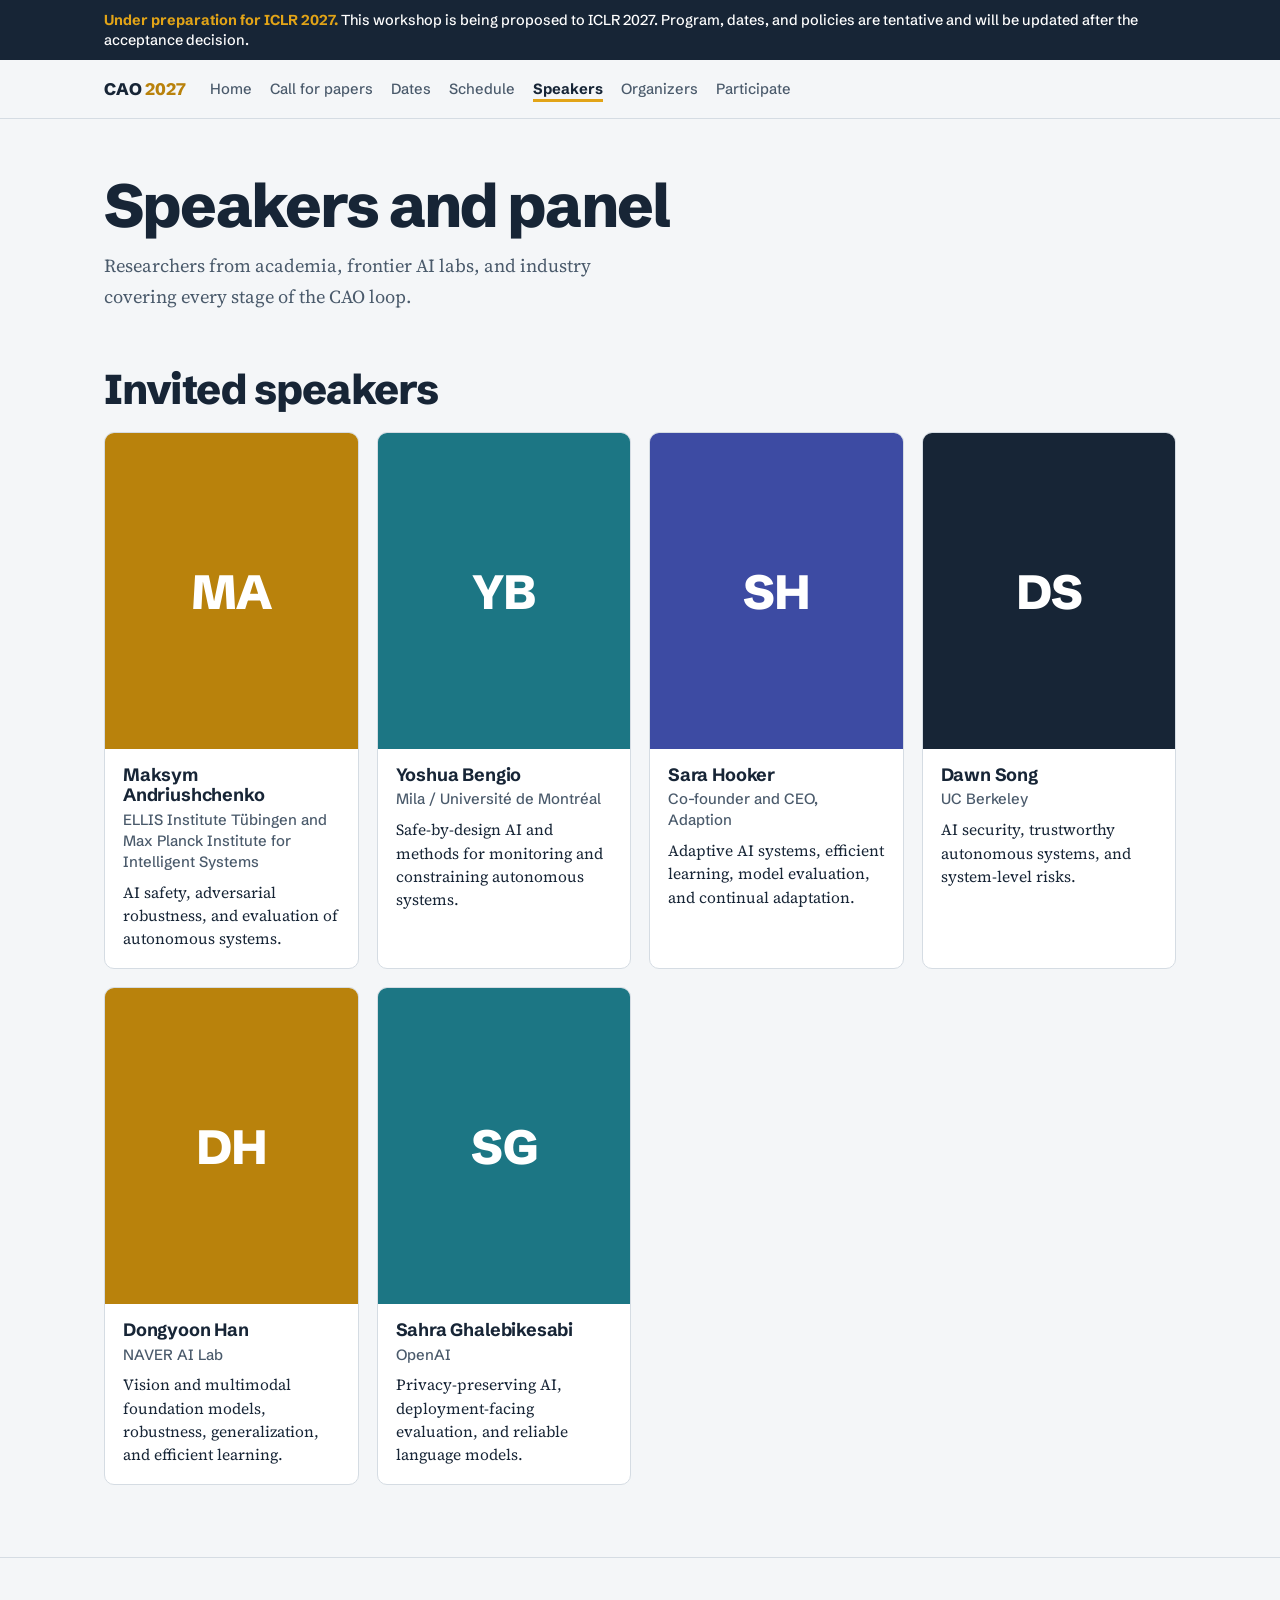
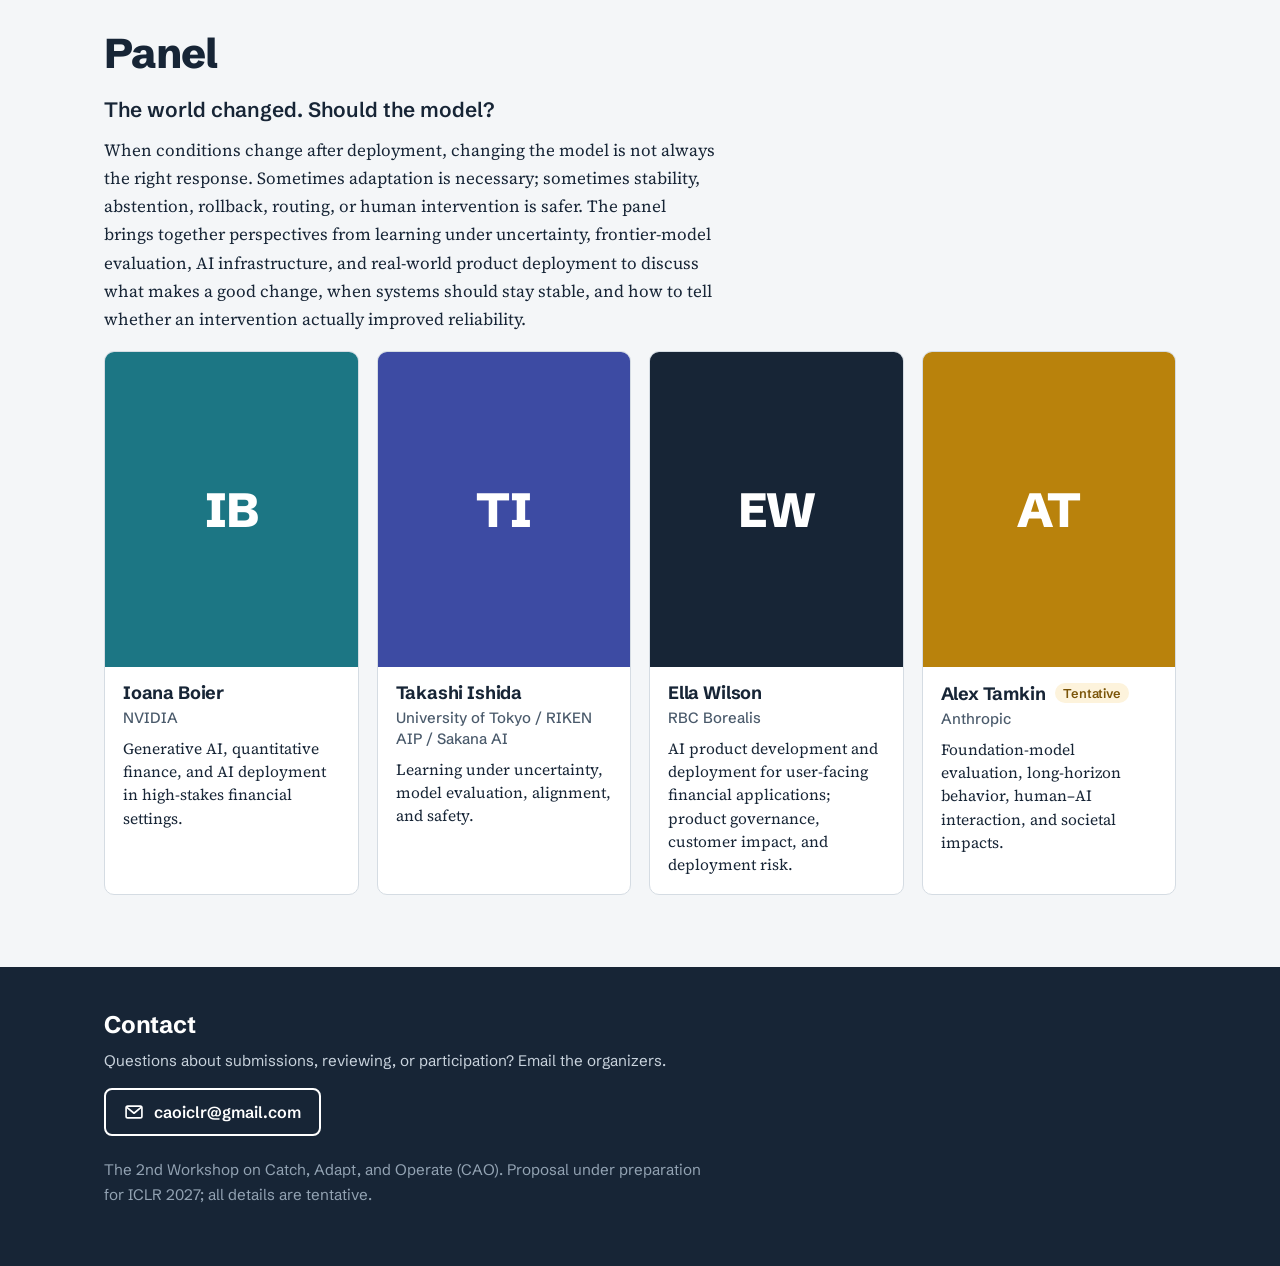
==== speakers.html @ 59fdd9a7 "Add files via upload" ====
<!doctype html>
<html lang="en">
<head>
<meta charset="utf-8">
<meta name="viewport" content="width=device-width, initial-scale=1">
<title>Speakers · CAO 2027</title>
<meta name="description" content="The 2nd Workshop on Catch, Adapt, and Operate (CAO): Reliability Under Drift and Beyond. Proposal in preparation for ICLR 2027.">
<link rel="icon" href="data:image/svg+xml,%3Csvg xmlns='http://www.w3.org/2000/svg' viewBox='0 0 32 32'%3E%3Crect width='32' height='32' rx='6' fill='%23172536'/%3E%3Cpath d='M4 20 L11 20 L15 9 L19 23 L28 14' stroke='%23E2A417' stroke-width='3' fill='none' stroke-linecap='round' stroke-linejoin='round'/%3E%3C/svg%3E">
<link rel="preconnect" href="https://fonts.googleapis.com">
<link rel="preconnect" href="https://fonts.gstatic.com" crossorigin>
<link href="https://fonts.googleapis.com/css2?family=Schibsted+Grotesk:wght@400;500;600;700;800&family=Source+Serif+4:ital,opsz,wght@0,8..60,400;0,8..60,600;1,8..60,400&display=swap" rel="stylesheet">
<link rel="stylesheet" href="styles.css">
</head>
<body>
<div class="status" role="note"><div class="wrap"><span><strong>Under preparation for ICLR 2027.</strong> This workshop is being proposed to ICLR 2027. Program, dates, and policies are tentative and will be updated after the acceptance decision.</span></div></div>
<nav class="top" aria-label="Site">
  <div class="wrap">
    <a class="brand" href="index.html">CAO <span>2027</span></a>
    <div class="navlinks"><a href="index.html">Home</a><a href="call-for-papers.html">Call for papers</a><a href="dates.html">Dates</a><a href="schedule.html">Schedule</a><a href="speakers.html" aria-current="page">Speakers</a><a href="organizers.html">Organizers</a><a href="participate.html">Participate</a></div>
  </div>
</nav>
<header class="pagehead"><div class="wrap"><h1>Speakers and panel</h1><p>Researchers from academia, frontier AI labs, and industry covering every stage of the CAO loop.</p></div></header>
<main>

<section id="speakers"><div class="wrap">
  <h2>Invited speakers</h2>
  <div class="people"><article class="person"><a class="photolink" href="https://www.andriushchenko.me/" target="_blank" rel="noopener" tabindex="-1" aria-hidden="true"><div class="photo p-catch "><span class="ini" aria-hidden="true">MA</span><img src="images/people/maksym-andriushchenko.jpg" alt="Photo of Maksym Andriushchenko" onerror="this.remove()"></div></a><div class="body"><h4><a href="https://www.andriushchenko.me/" target="_blank" rel="noopener" title="Open Maksym Andriushchenko’s website">Maksym Andriushchenko</a></h4><div class="aff">ELLIS Institute Tübingen and Max Planck Institute for Intelligent Systems</div><p>AI safety, adversarial robustness, and evaluation of autonomous systems.</p></div></article><article class="person"><a class="photolink" href="https://yoshuabengio.org/" target="_blank" rel="noopener" tabindex="-1" aria-hidden="true"><div class="photo p-adapt "><span class="ini" aria-hidden="true">YB</span><img src="images/people/yoshua-bengio.jpg" alt="Photo of Yoshua Bengio" onerror="this.remove()"></div></a><div class="body"><h4><a href="https://yoshuabengio.org/" target="_blank" rel="noopener" title="Open Yoshua Bengio’s website">Yoshua Bengio</a></h4><div class="aff">Mila / Université de Montréal</div><p>Safe-by-design AI and methods for monitoring and constraining autonomous systems.</p></div></article><article class="person"><a class="photolink" href="https://www.sarahooker.org/" target="_blank" rel="noopener" tabindex="-1" aria-hidden="true"><div class="photo p-operate "><span class="ini" aria-hidden="true">SH</span><img src="images/people/sara-hooker.jpg" alt="Photo of Sara Hooker" onerror="this.remove()"></div></a><div class="body"><h4><a href="https://www.sarahooker.org/" target="_blank" rel="noopener" title="Open Sara Hooker’s website">Sara Hooker</a></h4><div class="aff">Co-founder and CEO, Adaption</div><p>Adaptive AI systems, efficient learning, model evaluation, and continual adaptation.</p></div></article><article class="person"><a class="photolink" href="https://people.eecs.berkeley.edu/~dawnsong/" target="_blank" rel="noopener" tabindex="-1" aria-hidden="true"><div class="photo p-ink "><span class="ini" aria-hidden="true">DS</span><img src="images/people/dawn-song.jpg" alt="Photo of Dawn Song" onerror="this.remove()"></div></a><div class="body"><h4><a href="https://people.eecs.berkeley.edu/~dawnsong/" target="_blank" rel="noopener" title="Open Dawn Song’s website">Dawn Song</a></h4><div class="aff">UC Berkeley</div><p>AI security, trustworthy autonomous systems, and system-level risks.</p></div></article><article class="person"><a class="photolink" href="https://dongyoonhan.github.io/" target="_blank" rel="noopener" tabindex="-1" aria-hidden="true"><div class="photo p-catch "><span class="ini" aria-hidden="true">DH</span><img src="images/people/dongyoon-han.jpg" alt="Photo of Dongyoon Han" onerror="this.remove()"></div></a><div class="body"><h4><a href="https://dongyoonhan.github.io/" target="_blank" rel="noopener" title="Open Dongyoon Han’s website">Dongyoon Han</a></h4><div class="aff">NAVER AI Lab</div><p>Vision and multimodal foundation models, robustness, generalization, and efficient learning.</p></div></article><article class="person"><a class="photolink" href="https://sghalebikesabi.github.io/" target="_blank" rel="noopener" tabindex="-1" aria-hidden="true"><div class="photo p-adapt "><span class="ini" aria-hidden="true">SG</span><img src="images/people/sahra-ghalebikesabi.jpg" alt="Photo of Sahra Ghalebikesabi" onerror="this.remove()"></div></a><div class="body"><h4><a href="https://sghalebikesabi.github.io/" target="_blank" rel="noopener" title="Open Sahra Ghalebikesabi’s website">Sahra Ghalebikesabi</a></h4><div class="aff">OpenAI</div><p>Privacy-preserving AI, deployment-facing evaluation, and reliable language models.</p></div></article></div>
</div></section>
<section id="panel"><div class="wrap">
  <h2>Panel</h2>
  <p class="panel-theme">The world changed. Should the model?</p>
  <p>When conditions change after deployment, changing the model is not always the right response. Sometimes adaptation is necessary; sometimes stability, abstention, rollback, routing, or human intervention is safer. The panel brings together perspectives from learning under uncertainty, frontier-model evaluation, AI infrastructure, and real-world product deployment to discuss what makes a good change, when systems should stay stable, and how to tell whether an intervention actually improved reliability.</p>
  <div class="people"><article class="person"><a class="photolink" href="https://ioanaboier.com/" target="_blank" rel="noopener" tabindex="-1" aria-hidden="true"><div class="photo p-adapt "><span class="ini" aria-hidden="true">IB</span><img src="images/people/ioana-boier.jpg" alt="Photo of Ioana Boier" onerror="this.remove()"></div></a><div class="body"><h4><a href="https://ioanaboier.com/" target="_blank" rel="noopener" title="Open Ioana Boier’s website">Ioana Boier</a></h4><div class="aff">NVIDIA</div><p>Generative AI, quantitative finance, and AI deployment in high-stakes financial settings.</p></div></article><article class="person"><a class="photolink" href="https://takashiishida.github.io/" target="_blank" rel="noopener" tabindex="-1" aria-hidden="true"><div class="photo p-operate "><span class="ini" aria-hidden="true">TI</span><img src="images/people/takashi-ishida.jpg" alt="Photo of Takashi Ishida" onerror="this.remove()"></div></a><div class="body"><h4><a href="https://takashiishida.github.io/" target="_blank" rel="noopener" title="Open Takashi Ishida’s website">Takashi Ishida</a></h4><div class="aff">University of Tokyo / RIKEN AIP / Sakana AI</div><p>Learning under uncertainty, model evaluation, alignment, and safety.</p></div></article><article class="person"><a class="photolink" href="https://www.linkedin.com/in/ellawilson123" target="_blank" rel="noopener" tabindex="-1" aria-hidden="true"><div class="photo p-ink "><span class="ini" aria-hidden="true">EW</span><img src="images/people/ella-wilson.jpg" alt="Photo of Ella Wilson" onerror="this.remove()"></div></a><div class="body"><h4><a href="https://www.linkedin.com/in/ellawilson123" target="_blank" rel="noopener" title="Open Ella Wilson’s website">Ella Wilson</a></h4><div class="aff">RBC Borealis</div><p>AI product development and deployment for user-facing financial applications; product governance, customer impact, and deployment risk.</p></div></article><article class="person"><a class="photolink" href="https://www.alextamkin.com/home" target="_blank" rel="noopener" tabindex="-1" aria-hidden="true"><div class="photo p-catch "><span class="ini" aria-hidden="true">AT</span><img src="images/people/alex-tamkin.jpg" alt="Photo of Alex Tamkin" onerror="this.remove()"></div></a><div class="body"><h4><a href="https://www.alextamkin.com/home" target="_blank" rel="noopener" title="Open Alex Tamkin’s website">Alex Tamkin</a> <span class="badge">Tentative</span></h4><div class="aff">Anthropic</div><p>Foundation-model evaluation, long-horizon behavior, human–AI interaction, and societal impacts.</p></div></article></div>
</div></section>
</main>
<footer id="contact">
  <div class="wrap">
    <h2>Contact</h2>
    <p>Questions about submissions, reviewing, or participation? Email the organizers.</p>
    <p><a class="mailbtn light" href="mailto:caoiclr@gmail.com"><svg class="env" viewBox="0 0 24 24" aria-hidden="true" focusable="false"><rect x="2.5" y="5" width="19" height="14" rx="2" fill="none" stroke="currentColor" stroke-width="2"/><path d="M3.5 6.5l8.5 7 8.5-7" fill="none" stroke="currentColor" stroke-width="2" stroke-linejoin="round"/></svg><span>caoiclr@gmail.com</span></a></p>
    <p style="margin-top:22px;color:#93A3B3">The 2nd Workshop on Catch, Adapt, and Operate (CAO). Proposal under preparation for ICLR 2027; all details are tentative.</p>
  </div>
</footer>
</body>
</html>
---- styles.css ----
:root{
  --paper:#F4F6F8;
  --panel:#FFFFFF;
  --ink:#172536;
  --ink-2:#4A5A6B;
  --rule:#D5DCE3;
  --catch:#B9820C;
  --catch-bright:#E2A417;
  --adapt:#1C7684;
  --operate:#3D4BA3;
  --fail:#A9412D;
  --sans:"Schibsted Grotesk",system-ui,sans-serif;
  --serif:"Source Serif 4",Georgia,serif;
  --wrap:1120px;
}
*{box-sizing:border-box}
html{scroll-behavior:smooth;scroll-padding-top:72px}
body{margin:0;background:var(--paper);color:var(--ink);font:400 1.0625rem/1.65 var(--serif);-webkit-font-smoothing:antialiased}
a{color:var(--adapt);text-underline-offset:3px}
a:hover{color:var(--ink)}
:focus-visible{outline:3px solid var(--catch-bright);outline-offset:3px;border-radius:2px}
h1,h2,h3,h4{font-family:var(--sans);line-height:1.15;margin:0;letter-spacing:-.01em}
p{margin:0 0 1em;max-width:68ch}
.wrap{max-width:var(--wrap);margin:0 auto;padding:0 24px}

/* status banner */
.status{background:var(--ink);color:#fff;font:500 .9rem/1.4 var(--sans);padding:10px 0}
.status .wrap{display:flex;gap:12px;align-items:center;flex-wrap:wrap}
.status strong{color:var(--catch-bright);font-weight:700}

/* nav */
nav.top{position:sticky;top:0;z-index:10;background:rgba(244,246,248,.94);backdrop-filter:blur(6px);border-bottom:1px solid var(--rule)}
nav.top .wrap{display:flex;align-items:center;gap:24px;height:58px}
.brand{font:800 1.05rem var(--sans);color:var(--ink);text-decoration:none;white-space:nowrap}
.brand span{color:var(--catch)}
.navlinks{display:flex;gap:18px;overflow-x:auto;scrollbar-width:none;font:500 .92rem var(--sans)}
.navlinks::-webkit-scrollbar{display:none}
.navlinks a{color:var(--ink-2);text-decoration:none;white-space:nowrap;padding:4px 0}
.navlinks a:hover{color:var(--ink)}

/* hero */
.hero{padding:64px 0 24px}
.hero .edition{font:600 1rem var(--sans);color:var(--ink-2);margin-bottom:14px}
.hero h1{font-size:clamp(2.6rem,7vw,5.4rem);font-weight:800;letter-spacing:-.035em;line-height:.98}
.hero h1 .w-catch{color:var(--catch)} .hero h1 .w-adapt{color:var(--adapt)} .hero h1 .w-operate{color:var(--operate)}
.hero .sub{font:500 clamp(1.15rem,2.3vw,1.5rem)/1.35 var(--sans);margin:22px 0 10px;max-width:40ch}
.hero .lede{color:var(--ink-2);font-size:1.1rem;max-width:62ch}
.hero .ctas{display:flex;gap:12px;flex-wrap:wrap;margin-top:22px}
.btn{font:600 .98rem var(--sans);text-decoration:none;padding:12px 18px;border-radius:8px;border:2px solid var(--ink);color:var(--ink);background:transparent}
.btn.primary{background:var(--ink);color:#fff}
.btn:hover{background:var(--ink);color:#fff}

/* trace */
.trace{margin:40px 0 0;background:var(--panel);border:1px solid var(--rule);border-radius:14px;padding:18px 18px 10px}
.trace svg{display:block;width:100%;height:auto}
.trace figcaption{font:400 .9rem/1.45 var(--sans);color:var(--ink-2);padding:8px 4px 4px}
.trace .line{fill:none;stroke-width:3;stroke-linecap:round;stroke-linejoin:round}
.trace .draw{stroke-dasharray:1400;stroke-dashoffset:1400;animation:draw 3.2s cubic-bezier(.4,.1,.2,1) .3s forwards}
.trace .lbl{font:600 15px var(--sans)}
.trace .note{font:400 13px var(--sans);fill:#4A5A6B}
.trace .fade{opacity:0;animation:fade .5s ease forwards}
@keyframes draw{to{stroke-dashoffset:0}}
@keyframes fade{to{opacity:1}}
@media (prefers-reduced-motion:reduce){
  .trace .draw{animation:none;stroke-dashoffset:0}
  .trace .fade{animation:none;opacity:1}
  html{scroll-behavior:auto}
}

/* sections */
section{padding:72px 0;border-top:1px solid var(--rule)}
section h2{font-size:clamp(1.8rem,3.6vw,2.6rem);font-weight:800;letter-spacing:-.025em;margin-bottom:18px}
section h3{font-size:1.25rem;font-weight:700;margin:28px 0 10px}
.intro{font-size:1.15rem;max-width:66ch}
.muted{color:var(--ink-2)}
.cols{display:grid;grid-template-columns:repeat(auto-fit,minmax(280px,1fr));gap:28px 40px}
ul.plain{list-style:none;padding:0;margin:0}
ul.ticks{padding-left:1.1em;margin:0 0 1em} ul.ticks li{margin:.25em 0}
.question{font:600 clamp(1.25rem,2.6vw,1.7rem)/1.3 var(--sans);border-left:5px solid var(--ink);padding:6px 0 6px 20px;margin:28px 0;max-width:46ch}

/* pillars */
.pillars{display:grid;grid-template-columns:repeat(3,1fr);gap:0;margin-top:28px;border:1px solid var(--rule);border-radius:14px;overflow:hidden;background:var(--panel)}
.pillar{padding:26px 24px 24px;border-top:6px solid}
.pillar+.pillar{border-left:1px solid var(--rule)}
.pillar.catch{border-top-color:var(--catch)} .pillar.adapt{border-top-color:var(--adapt)} .pillar.operate{border-top-color:var(--operate)}
.pillar h3{margin:0 0 4px;font-size:1.6rem;font-weight:800}
.pillar.catch h3{color:var(--catch)} .pillar.adapt h3{color:var(--adapt)} .pillar.operate h3{color:var(--operate)}
.pillar .tag{font:500 .95rem var(--sans);color:var(--ink-2);margin-bottom:14px}
.pillar ul{padding-left:1.1em;margin:0 0 16px;font-size:1rem}
.pillar .q{font-style:italic;font-size:1rem;color:var(--ink);margin:0}
.crosscut{margin-top:-1px;border:1px solid var(--rule);border-top:none;border-radius:0 0 14px 14px;background:#FBF3F1;padding:16px 24px;font:500 1rem/1.5 var(--sans);color:var(--fail)}
.pillars.with-cross{border-radius:14px 14px 0 0}
.crosscut strong{font-weight:700}

/* failures feature */
.failures{background:var(--panel);border:1px solid var(--rule);border-left:6px solid var(--fail);border-radius:10px;padding:26px 28px;margin-top:28px}
.failures h3{margin-top:0;color:var(--fail)}
.failures ol{margin:0 0 12px;padding-left:1.3em} .failures li{margin:.3em 0}

/* tracks */
.tracks{display:grid;grid-template-columns:repeat(auto-fit,minmax(240px,1fr));gap:20px;margin-top:10px}
.track{border-top:2px solid var(--ink);padding-top:12px}
.track h4{font-size:1.1rem;margin-bottom:6px}
.track p{font-size:1rem;margin:0}

/* timeline */
.timeline{list-style:none;margin:28px 0 0;padding:0;counter-reset:step;max-width:760px}
.timeline li{position:relative;padding:0 0 26px 64px;counter-increment:step}
.timeline li::before{content:counter(step);position:absolute;left:0;top:0;width:40px;height:40px;border-radius:50%;background:var(--panel);border:2px solid var(--ink);font:700 1rem/36px var(--sans);text-align:center}
.timeline li::after{content:"";position:absolute;left:19px;top:42px;bottom:2px;width:2px;background:var(--rule)}
.timeline li:last-child::after{display:none}
.timeline li.hard::before{background:var(--ink);color:#fff}
.timeline .when{font:700 1.15rem var(--sans);display:block;padding-top:6px}
.timeline .what{display:block;color:var(--ink-2);font-size:1rem}

/* schedule */
.sched{display:grid;grid-template-columns:1fr 1fr;gap:28px;margin-top:20px;align-items:start}
table{width:100%;border-collapse:collapse;font:400 .98rem/1.4 var(--sans);background:var(--panel);border:1px solid var(--rule);border-radius:10px;overflow:hidden}
caption{text-align:left;font:700 1.05rem var(--sans);padding:0 0 10px}
th,td{text-align:left;padding:10px 14px;border-bottom:1px solid var(--rule);vertical-align:top}
tr:last-child td{border-bottom:none}
td.t{white-space:nowrap;color:var(--ink-2);font-variant-numeric:tabular-nums;width:8.5em}
tr.k-invited td:last-child{font-weight:600}
tr.k-fail td:last-child{color:var(--fail);font-weight:700}
tr.k-break td{background:#F7F9FA;color:var(--ink-2)}

/* people */
.people{display:grid;grid-template-columns:repeat(auto-fill,minmax(250px,1fr));gap:18px;margin-top:18px}
.person{background:var(--panel);border:1px solid var(--rule);border-radius:10px;padding:18px 18px 16px}
.person h4{font-size:1.12rem;margin-bottom:4px}
.person .aff{font:500 .93rem/1.4 var(--sans);color:var(--ink-2);margin-bottom:8px}
.person p{font-size:.97rem;line-height:1.5;margin:0}
.badge{display:inline-block;font:600 .8rem var(--sans);padding:2px 8px;border-radius:99px;background:#FDF3DC;color:#7A5408;margin-left:6px;vertical-align:2px}
.panel-theme{font:600 1.3rem/1.35 var(--sans);margin:4px 0 12px;max-width:44ch}
.org{padding:16px 0;border-bottom:1px solid var(--rule)}
.org h4{font-size:1.1rem}
.org .aff{font:500 .95rem var(--sans);color:var(--ink-2);margin:2px 0 6px}
.org p{font-size:1rem;margin:0}
.org .role{font:500 .9rem var(--sans);color:var(--adapt);margin-top:6px}

/* stats */
.stats{display:grid;grid-template-columns:repeat(4,1fr);gap:0;border:1px solid var(--rule);border-radius:12px;background:var(--panel);margin:24px 0}
.stat{padding:20px 22px}
.stat+.stat{border-left:1px solid var(--rule)}
.stat b{display:block;font:800 2.2rem/1 var(--sans);letter-spacing:-.02em}
.stat span{font:500 .95rem var(--sans);color:var(--ink-2)}

details{background:var(--panel);border:1px solid var(--rule);border-radius:10px;padding:14px 18px;margin-top:20px}
summary{cursor:pointer;font:600 1rem var(--sans)}
.revlist{columns:3 240px;column-gap:28px;font:400 .9rem/1.5 var(--sans);color:var(--ink-2);margin-top:14px}
.revlist div{break-inside:avoid;margin-bottom:6px}
.revlist b{color:var(--ink);font-weight:600}

footer{background:var(--ink);color:#C9D3DD;padding:44px 0;font:400 .95rem/1.6 var(--sans)}
footer a{color:#fff}
footer h2{color:#fff;font-size:1.5rem;margin-bottom:10px}

@media (max-width:860px){
  .pillars{grid-template-columns:1fr}
  .pillar+.pillar{border-left:none;border-top-width:6px}
  .sched{grid-template-columns:1fr}
  .stats{grid-template-columns:1fr 1fr}
  .stat:nth-child(3){border-left:none}
  .stat:nth-child(n+3){border-top:1px solid var(--rule)}
  section{padding:56px 0}
}
@media (max-width:520px){
  .wrap{padding:0 16px}
  .trace{padding:10px 8px 6px}
  .trace .note{display:none}
  td.t{width:auto}
  .timeline li{padding-left:54px}
}

/* ---- multi-page additions ---- */
.navlinks a[aria-current="page"]{color:var(--ink);font-weight:700;box-shadow:inset 0 -3px 0 var(--catch-bright)}
.pagehead{padding:56px 0 8px}
.pagehead h1{font-size:clamp(2.3rem,5.5vw,3.8rem);font-weight:800;letter-spacing:-.03em;line-height:1.02}
.pagehead p{font-size:1.15rem;color:var(--ink-2);margin-top:14px;max-width:62ch}
main > section:first-child{border-top:none;padding-top:28px}
.next{display:flex;justify-content:flex-end;margin-top:36px}
.next a{font:600 1rem var(--sans)}

/* people with photos */
.people{grid-template-columns:repeat(auto-fill,minmax(230px,1fr))}
.person{padding:0;overflow:hidden;display:flex;flex-direction:column}
.person .body{padding:16px 18px 18px}
.photo{position:relative;aspect-ratio:4/5;background:#E6EBF0;overflow:hidden}
.photo img{position:absolute;inset:0;width:100%;height:100%;object-fit:cover;object-position:50% 25%}
.photo .ini{position:absolute;inset:0;display:grid;place-items:center;font:800 3rem var(--sans);letter-spacing:-.02em;color:#fff}
.photo.p-catch .ini{background:var(--catch)} .photo.p-adapt .ini{background:var(--adapt)}
.photo.p-operate .ini{background:var(--operate)} .photo.p-ink .ini{background:var(--ink)}
.orgs{display:grid;grid-template-columns:repeat(auto-fill,minmax(230px,1fr));gap:18px;margin-top:18px}
.orgs .person .role{font:500 .9rem/1.4 var(--sans);color:var(--adapt);margin-top:8px}

/* home strip */
.strip{display:grid;grid-template-columns:repeat(6,1fr);gap:14px;margin-top:20px}
.strip a{text-decoration:none;color:var(--ink);font:600 .92rem/1.3 var(--sans)}
.strip .photo{border-radius:10px;margin-bottom:8px}
.strip .photo .ini{font-size:1.8rem}
.strip small{display:block;font-weight:400;color:var(--ink-2)}
.keydates{display:grid;grid-template-columns:repeat(3,1fr);gap:0;border:1px solid var(--rule);border-radius:12px;background:var(--panel);margin-top:20px}
.keydates div{padding:18px 20px}
.keydates div+div{border-left:1px solid var(--rule)}
.keydates b{display:block;font:700 1.15rem var(--sans)}
.keydates span{font:400 .95rem var(--sans);color:var(--ink-2)}
.cards3{display:grid;grid-template-columns:repeat(3,1fr);gap:18px;margin-top:20px}
.cards3 a{display:block;background:var(--panel);border:1px solid var(--rule);border-radius:12px;padding:20px;text-decoration:none;color:var(--ink)}
.cards3 a:hover{border-color:var(--ink)}
.cards3 b{display:block;font:700 1.15rem var(--sans);margin-bottom:6px}
.cards3 span{font-size:1rem;color:var(--ink-2)}
@media (max-width:860px){
  .strip{grid-template-columns:repeat(3,1fr)}
  .keydates,.cards3{grid-template-columns:1fr}
  .keydates div+div{border-left:none;border-top:1px solid var(--rule)}
}

.stats.three{grid-template-columns:repeat(3,1fr);margin-top:10px}
@media (max-width:860px){
  .stats.three{grid-template-columns:1fr}
  .stats.three .stat{border-left:none}
  .stats.three .stat+.stat{border-top:1px solid var(--rule)}
}

/* person links */
.person h4 a{color:var(--ink);text-decoration:none;background-image:linear-gradient(currentColor,currentColor);background-size:0 2px;background-repeat:no-repeat;background-position:0 100%;transition:background-size .2s}
.person h4 a:hover,.person h4 a:focus-visible{background-size:100% 2px;color:var(--adapt)}
.photolink{display:block}
.photolink:hover img{filter:brightness(1.05)}
.strip a:hover{color:var(--adapt)}

/* email / envelope */
.env{width:1.25em;height:1.25em;flex:none}
.mailbtn{display:inline-flex;align-items:center;gap:10px;font:600 1rem var(--sans);text-decoration:none;padding:12px 18px;border-radius:8px;background:var(--ink);color:#fff;border:2px solid var(--ink);white-space:nowrap}
.mailbtn:hover{background:var(--adapt);border-color:var(--adapt);color:#fff}
.mailbtn.light{background:transparent;border-color:#fff;color:#fff}
.mailbtn.light:hover{background:#fff;color:var(--ink)}
.callout{display:flex;gap:28px;align-items:center;justify-content:space-between;background:var(--panel);border:1px solid var(--rule);border-left:6px solid var(--adapt);border-radius:10px;padding:24px 28px;margin-top:28px}
.callout h3{margin:0 0 6px;color:var(--adapt)}
.callout p{margin:0}
@media (max-width:700px){.callout{flex-direction:column;align-items:flex-start}.mailbtn{white-space:normal}}
@media (prefers-reduced-motion:reduce){.person h4 a{transition:none}}
.callout-actions{display:flex;flex-direction:column;gap:10px;flex:none}
.mailbtn.ghost{background:transparent;color:var(--ink)}
.mailbtn.ghost:hover{background:var(--ink);color:#fff;border-color:var(--ink)}
@media (max-width:700px){.callout-actions{width:100%}.callout-actions .mailbtn{justify-content:center}}
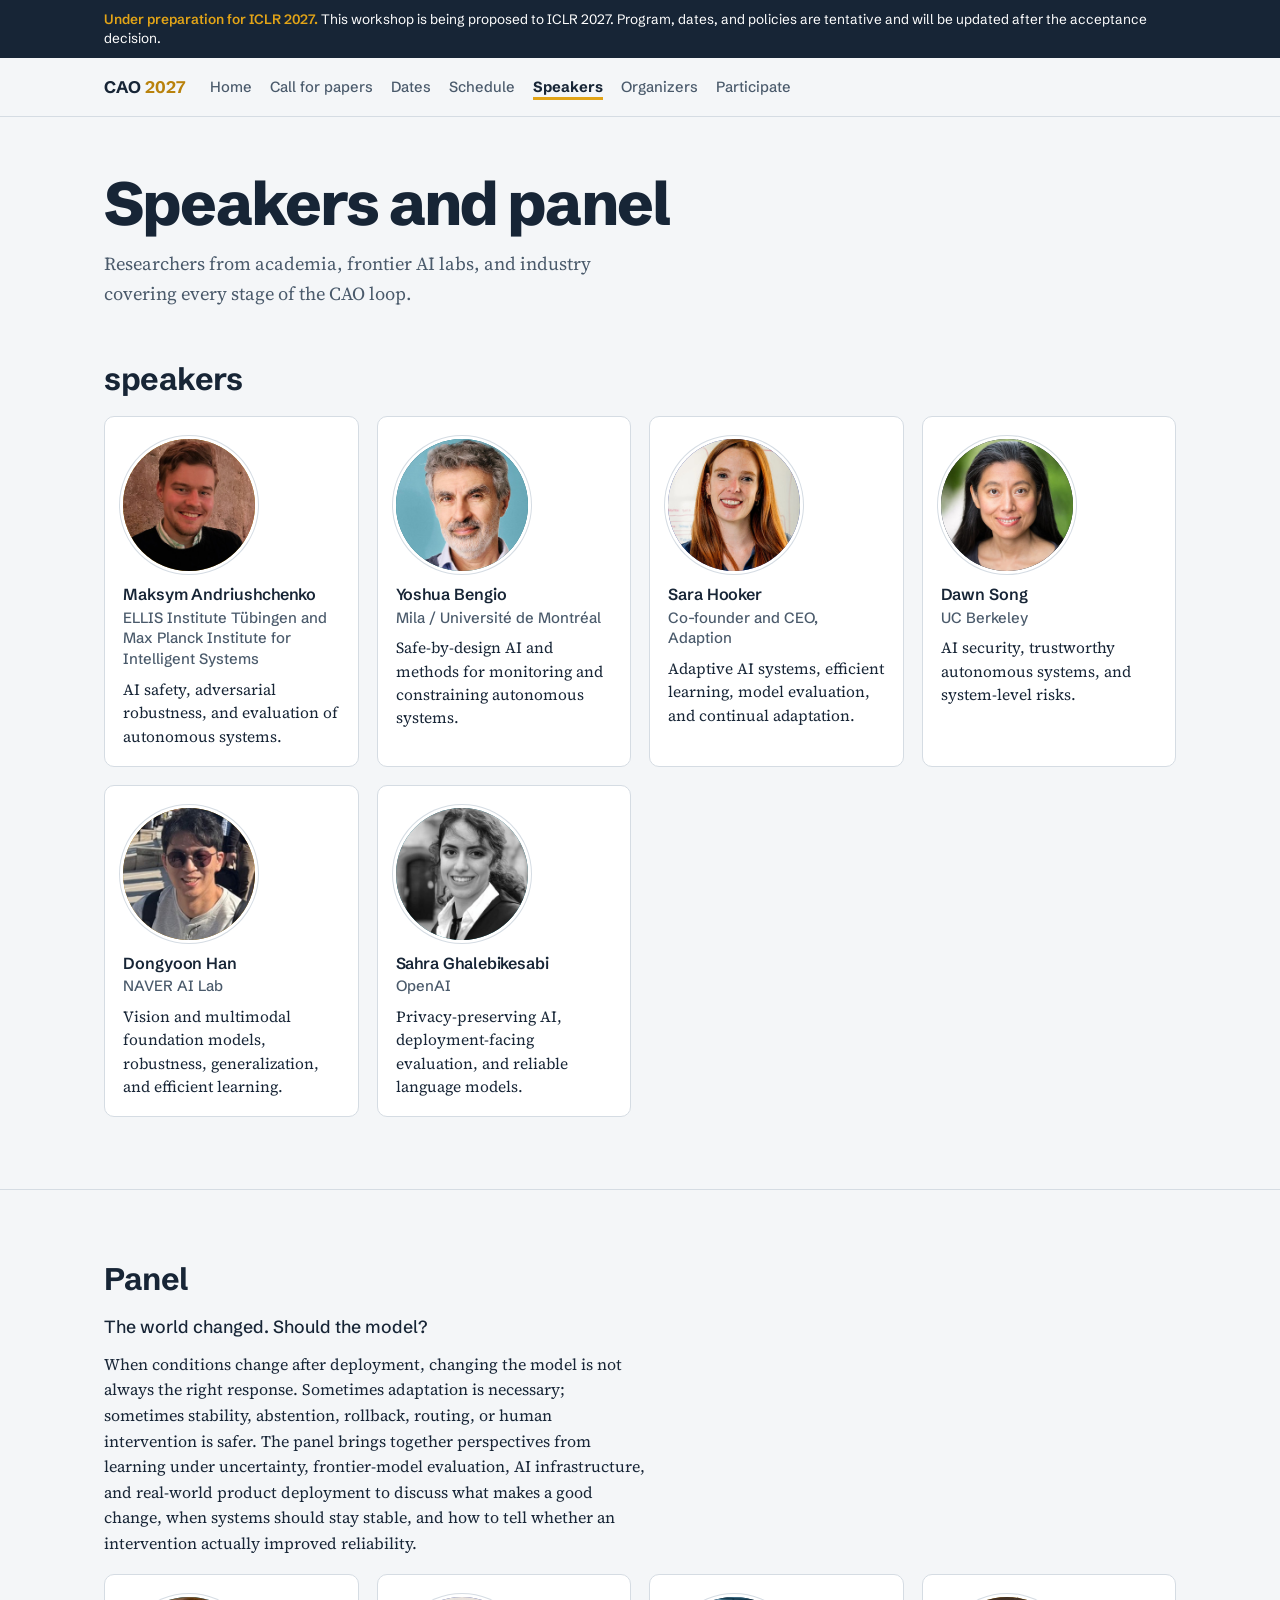
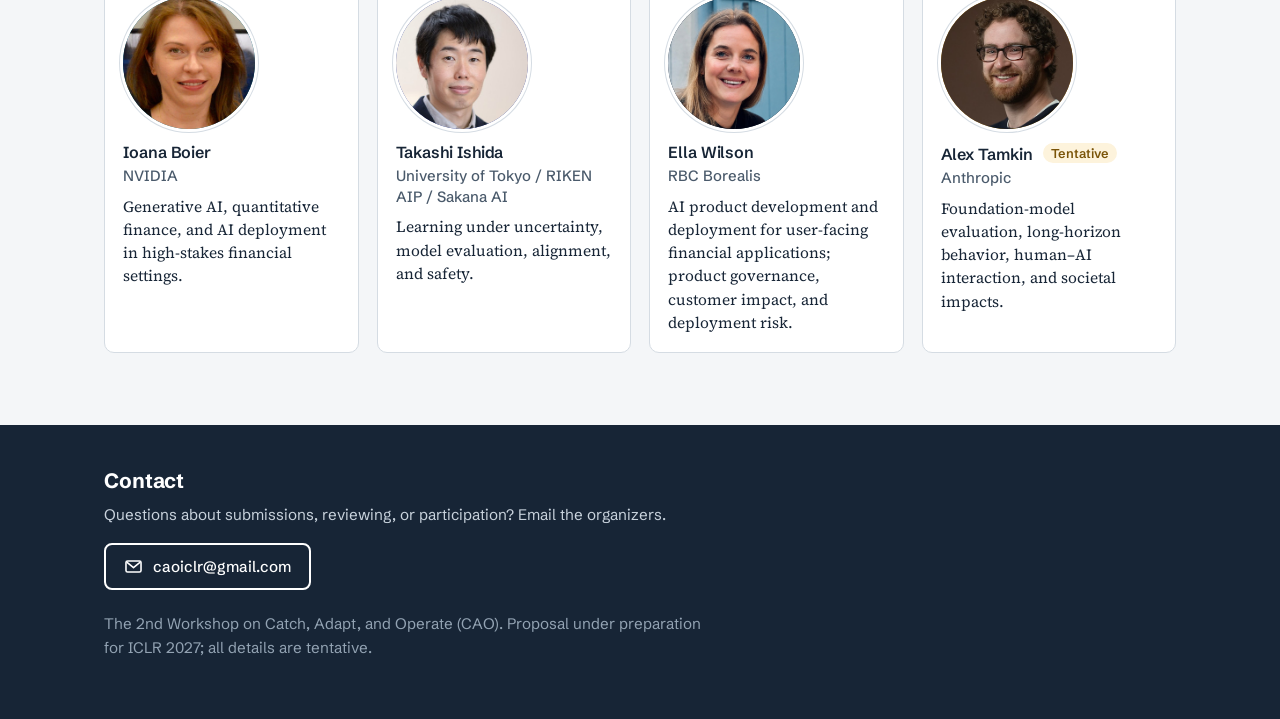
==== commit 8cb8b4be: "Change 'Invited speakers' to 'speakers'" ====
--- a/speakers.html
+++ b/speakers.html
@@ -23,7 +23,7 @@
 <main>
 
 <section id="speakers"><div class="wrap">
-  <h2>Invited speakers</h2>
+  <h2>speakers</h2>
   <div class="people"><article class="person"><a class="photolink" href="https://www.andriushchenko.me/" target="_blank" rel="noopener" tabindex="-1" aria-hidden="true"><div class="photo p-catch "><span class="ini" aria-hidden="true">MA</span><img src="images/people/maksym-andriushchenko.jpg" alt="Photo of Maksym Andriushchenko" onerror="this.remove()"></div></a><div class="body"><h4><a href="https://www.andriushchenko.me/" target="_blank" rel="noopener" title="Open Maksym Andriushchenko’s website">Maksym Andriushchenko</a></h4><div class="aff">ELLIS Institute Tübingen and Max Planck Institute for Intelligent Systems</div><p>AI safety, adversarial robustness, and evaluation of autonomous systems.</p></div></article><article class="person"><a class="photolink" href="https://yoshuabengio.org/" target="_blank" rel="noopener" tabindex="-1" aria-hidden="true"><div class="photo p-adapt "><span class="ini" aria-hidden="true">YB</span><img src="images/people/yoshua-bengio.jpg" alt="Photo of Yoshua Bengio" onerror="this.remove()"></div></a><div class="body"><h4><a href="https://yoshuabengio.org/" target="_blank" rel="noopener" title="Open Yoshua Bengio’s website">Yoshua Bengio</a></h4><div class="aff">Mila / Université de Montréal</div><p>Safe-by-design AI and methods for monitoring and constraining autonomous systems.</p></div></article><article class="person"><a class="photolink" href="https://www.sarahooker.org/" target="_blank" rel="noopener" tabindex="-1" aria-hidden="true"><div class="photo p-operate "><span class="ini" aria-hidden="true">SH</span><img src="images/people/sara-hooker.jpg" alt="Photo of Sara Hooker" onerror="this.remove()"></div></a><div class="body"><h4><a href="https://www.sarahooker.org/" target="_blank" rel="noopener" title="Open Sara Hooker’s website">Sara Hooker</a></h4><div class="aff">Co-founder and CEO, Adaption</div><p>Adaptive AI systems, efficient learning, model evaluation, and continual adaptation.</p></div></article><article class="person"><a class="photolink" href="https://people.eecs.berkeley.edu/~dawnsong/" target="_blank" rel="noopener" tabindex="-1" aria-hidden="true"><div class="photo p-ink "><span class="ini" aria-hidden="true">DS</span><img src="images/people/dawn-song.jpg" alt="Photo of Dawn Song" onerror="this.remove()"></div></a><div class="body"><h4><a href="https://people.eecs.berkeley.edu/~dawnsong/" target="_blank" rel="noopener" title="Open Dawn Song’s website">Dawn Song</a></h4><div class="aff">UC Berkeley</div><p>AI security, trustworthy autonomous systems, and system-level risks.</p></div></article><article class="person"><a class="photolink" href="https://dongyoonhan.github.io/" target="_blank" rel="noopener" tabindex="-1" aria-hidden="true"><div class="photo p-catch "><span class="ini" aria-hidden="true">DH</span><img src="images/people/dongyoon-han.jpg" alt="Photo of Dongyoon Han" onerror="this.remove()"></div></a><div class="body"><h4><a href="https://dongyoonhan.github.io/" target="_blank" rel="noopener" title="Open Dongyoon Han’s website">Dongyoon Han</a></h4><div class="aff">NAVER AI Lab</div><p>Vision and multimodal foundation models, robustness, generalization, and efficient learning.</p></div></article><article class="person"><a class="photolink" href="https://sghalebikesabi.github.io/" target="_blank" rel="noopener" tabindex="-1" aria-hidden="true"><div class="photo p-adapt "><span class="ini" aria-hidden="true">SG</span><img src="images/people/sahra-ghalebikesabi.jpg" alt="Photo of Sahra Ghalebikesabi" onerror="this.remove()"></div></a><div class="body"><h4><a href="https://sghalebikesabi.github.io/" target="_blank" rel="noopener" title="Open Sahra Ghalebikesabi’s website">Sahra Ghalebikesabi</a></h4><div class="aff">OpenAI</div><p>Privacy-preserving AI, deployment-facing evaluation, and reliable language models.</p></div></article></div>
 </div></section>
 <section id="panel"><div class="wrap">
--- a/styles.css
+++ b/styles.css
@@ -244,3 +244,244 @@
 .mailbtn.ghost{background:transparent;color:var(--ink)}
 .mailbtn.ghost:hover{background:var(--ink);color:#fff;border-color:var(--ink)}
 @media (max-width:700px){.callout-actions{width:100%}.callout-actions .mailbtn{justify-content:center}}
+
+/* ---- games ---- */
+.sr-only{position:absolute;width:1px;height:1px;overflow:hidden;clip:rect(0 0 0 0);white-space:nowrap}
+.game{background:var(--panel);border:1px solid var(--rule);border-radius:14px;margin-top:22px;overflow:hidden}
+.game:focus{outline:none}
+.hud{display:flex;flex-wrap:wrap;gap:0;border-bottom:1px solid var(--rule);font-family:var(--sans)}
+.hud>div{padding:12px 18px;border-right:1px solid var(--rule)}
+.hud>div:last-child{border-right:none}
+.hud span{display:block;font-size:.8rem;color:var(--ink-2)}
+.hud b{font-size:1.2rem;font-weight:800;font-variant-numeric:tabular-nums}
+.hud .hud-state{flex:1;min-width:180px}
+.hud .hud-state b{font-size:1rem;font-weight:600}
+.stage{position:relative}
+.stage canvas{display:block;width:100%;touch-action:manipulation}
+.overlay{position:absolute;inset:0;background:rgba(255,255,255,.96);padding:22px 26px;overflow:auto;display:flex;flex-direction:column;justify-content:center;gap:10px;font-family:var(--sans)}
+.overlay[hidden]{display:none}
+.overlay h3{margin:0;font-size:1.3rem}
+.overlay p{margin:0;font-size:1rem}
+.overlay .btn{align-self:flex-start;cursor:pointer}
+.howto{list-style:none;padding:0;margin:4px 0 8px;display:grid;gap:10px}
+.howto li{display:flex;gap:12px;align-items:flex-start;font-size:1rem;line-height:1.45}
+.k{display:inline-grid;place-items:center;min-width:30px;height:30px;padding:0 8px;border-radius:7px;color:#fff;font:800 .95rem var(--sans);flex:none}
+.k.catch{background:var(--catch)} .k.adapt{background:var(--adapt)} .k.operate{background:var(--operate)}
+.controls{display:grid;grid-template-columns:repeat(3,1fr);gap:0;border-top:1px solid var(--rule)}
+.controls.one{grid-template-columns:1fr}
+.ctl{appearance:none;border:none;border-right:1px solid var(--rule);background:var(--panel);padding:16px 10px;font:700 1.05rem var(--sans);color:var(--ink);cursor:pointer;display:flex;gap:10px;align-items:center;justify-content:center;min-height:64px}
+.ctl:last-child{border-right:none}
+.ctl b{display:inline-grid;place-items:center;min-width:28px;height:28px;padding:0 7px;border-radius:6px;color:#fff;font-size:.85rem}
+.ctl.catch b{background:var(--catch)} .ctl.adapt b{background:var(--adapt)} .ctl.operate b{background:var(--operate)} .ctl.fail b{background:var(--fail)}
+.ctl:not(:disabled):hover{background:#F2F5F8}
+.ctl:not(:disabled):active{background:#E6EBF0}
+.ctl:disabled{color:#A5B0BB;cursor:not-allowed}
+.ctl:disabled b{opacity:.45}
+.ctl[aria-pressed="true"]{background:#E9ECF8;color:var(--operate)}
+.final{display:flex;align-items:baseline;gap:12px;flex-wrap:wrap}
+.final b{font:800 3.4rem/1 var(--sans);letter-spacing:-.03em}
+.final span{color:var(--ink-2)}
+.final em{font-style:normal;font-weight:700;color:var(--adapt);font-size:1.1rem}
+.statline{list-style:none;padding:0;margin:0;display:flex;flex-wrap:wrap;gap:6px 18px;color:var(--ink-2);font-size:.95rem}
+.statline b{color:var(--ink)}
+.postmortem{color:var(--fail);font-size:1.05rem!important;margin-top:6px!important}
+.lessons{margin:0;padding-left:1.1em;font:400 1rem/1.5 var(--serif)}
+.lessons li{margin:.2em 0}
+.tiny{font-size:.92rem!important;color:var(--ink-2)}
+.row{display:flex;gap:10px;flex-wrap:wrap}
+.vs{display:grid;grid-template-columns:1fr 1fr;gap:12px;margin:6px 0}
+.vs div{background:#F4F6F8;border-radius:10px;padding:12px 14px}
+.vs dt{font-size:.85rem;color:var(--ink-2)}
+.vs dd{margin:2px 0 0;font-weight:700;font-size:1.05rem}
+.v.hit{color:var(--adapt)} .v.false{color:var(--fail)} .v.miss{color:var(--catch)}
+.what{color:var(--ink-2)}
+.vsum{list-style:none;padding:0;margin:0;display:grid;gap:8px}
+.vsum li{background:#F4F6F8;border-radius:10px;padding:10px 14px;font-size:1rem}
+.vsum span{display:block;font-size:.85rem;color:var(--ink-2)}
+.teaser{display:flex;gap:28px;align-items:center;justify-content:space-between;background:var(--ink);color:#fff;border-radius:14px;padding:30px 32px}
+.teaser h2{color:#fff;margin-bottom:8px}
+.teaser p{color:#C9D3DD;margin:0}
+.teaser-actions{display:flex;flex-direction:column;gap:10px;flex:none}
+.teaser .btn{border-color:#fff;color:#fff;text-align:center}
+.teaser .btn.primary{background:var(--catch-bright);border-color:var(--catch-bright);color:var(--ink)}
+.teaser .btn:hover{background:#fff;color:var(--ink)}
+@media (max-width:760px){
+  .teaser{flex-direction:column;align-items:flex-start}
+  .teaser-actions{width:100%}
+  .overlay{position:static;background:var(--panel);border-top:1px solid var(--rule)}
+  .vs{grid-template-columns:1fr}
+  .hud>div{padding:10px 12px}
+}
+.overlay.below{position:static;background:var(--panel);border-top:1px solid var(--rule);justify-content:flex-start}
+/* bigger, easier game buttons */
+.controls{grid-template-columns:2fr 1fr}
+.ctl{min-height:84px;font-size:1.2rem;gap:12px}
+.ctl b{min-width:34px;height:34px;font-size:.95rem;padding:0 9px}
+.ctl.big{font-size:1.35rem}
+.k.fail{background:var(--fail)}
+.hud .hud-state b.warn{color:var(--fail)}
+@media (max-width:560px){.controls{grid-template-columns:1fr 1fr}.ctl{min-height:76px;font-size:1.05rem;flex-direction:column;gap:6px}}
+.calls{display:grid;grid-template-columns:1fr 1fr;gap:18px;margin:18px 0 22px}
+.callcard{background:var(--panel);border:1px solid var(--rule);border-top:5px solid var(--adapt);border-radius:12px;padding:22px 24px;display:flex;flex-direction:column;gap:10px;align-items:flex-start}
+.callcard#sponsors{border-top-color:var(--catch)}
+.callcard h3{margin:0;font-size:1.3rem}
+.callcard p{margin:0}
+.callcard .mailbtn{margin-top:auto}
+@media (max-width:760px){.calls{grid-template-columns:1fr}}
+/* three loop buttons */
+#kir .controls{grid-template-columns:repeat(3,1fr)}
+.ctl.nudge{background:#FFF7E6;box-shadow:inset 0 -4px 0 var(--catch-bright)}
+.ctl.adapt.nudge{background:#E8F4F5;box-shadow:inset 0 -4px 0 var(--adapt)}
+@media (prefers-reduced-motion:no-preference){.ctl.nudge{animation:nudge 1s ease-in-out infinite alternate}}
+@keyframes nudge{to{filter:brightness(.96)}}
+@media (max-width:560px){#kir .controls{grid-template-columns:repeat(3,1fr)}}
+
+/* ---- round, single-row game buttons (desktop and mobile) ---- */
+.controls,#kir .controls,.controls.one{display:flex;flex-wrap:nowrap;justify-content:center;align-items:center;gap:12px;padding:14px 12px;border-top:1px solid var(--rule)}
+.ctl,.ctl:last-child{flex:1 1 0;max-width:230px;min-width:0;min-height:58px;padding:8px 16px 8px 8px;border:2px solid var(--rule);border-radius:999px;background:var(--panel);
+  display:flex;flex-direction:row;align-items:center;justify-content:center;gap:10px;font:700 1.08rem var(--sans);white-space:nowrap}
+.ctl b{flex:none;width:40px;height:40px;min-width:40px;padding:0;border-radius:50%;display:grid;place-items:center;font-size:1rem}
+.controls.one .ctl{max-width:320px}
+.controls.one .ctl b{width:auto;min-width:64px;padding:0 12px;border-radius:999px}
+.ctl.catch:not(:disabled){border-color:var(--catch)}
+.ctl.adapt:not(:disabled){border-color:var(--adapt)}
+.ctl.operate:not(:disabled){border-color:var(--operate)}
+.ctl.fail:not(:disabled){border-color:var(--fail)}
+.ctl:not(:disabled):hover{background:#F2F5F8}
+.ctl.nudge,.ctl.adapt.nudge{box-shadow:0 0 0 4px rgba(226,164,23,.28);background:#FFF7E6}
+.ctl.adapt.nudge{box-shadow:0 0 0 4px rgba(28,118,132,.25);background:#E8F4F5}
+.ctl[aria-pressed="true"]{background:#E9ECF8}
+@media (max-width:560px){
+  .controls,#kir .controls,.controls.one{gap:8px;padding:12px 8px}
+  .ctl,.ctl:last-child{min-height:52px;padding:6px 10px 6px 6px;gap:6px;font-size:.95rem;flex-direction:row}
+  .ctl b{width:34px;height:34px;min-width:34px;font-size:.9rem}
+  .controls.one .ctl b{min-width:58px}
+}
+@media (max-width:370px){
+  .controls,#kir .controls,.controls.one{gap:6px;padding:10px 6px}
+  .ctl,.ctl:last-child{padding:5px 8px 5px 5px;gap:5px;font-size:.86rem;min-height:48px}
+  .ctl b{width:30px;height:30px;min-width:30px;font-size:.82rem}
+}
+@media (max-width:420px){
+  .controls,#kir .controls,.controls.one{gap:6px;padding:10px 6px}
+  .ctl,.ctl:last-child{flex:1 1 0;padding:4px 8px 4px 4px;gap:5px;font-size:.82rem;min-height:46px;border-width:2px}
+  .ctl b{width:28px;height:28px;min-width:28px;font-size:.8rem}
+  .controls.one .ctl{font-size:1rem}
+  .controls.one .ctl b{min-width:56px;height:32px}
+}
+@media (max-width:350px){
+  .controls,#kir .controls{gap:4px;padding:8px 4px}
+  .ctl,.ctl:last-child{padding:3px 6px 3px 3px;gap:4px;font-size:.74rem;min-height:42px}
+  .ctl b{width:24px;height:24px;min-width:24px;font-size:.72rem}
+}
+.stats.seven{grid-template-columns:repeat(7,1fr)}
+.stats.seven .stat b{font-size:1.9rem}
+@media (max-width:960px){.stats.seven{grid-template-columns:repeat(4,1fr)}.stats.seven .stat{border-left:none;border-top:1px solid var(--rule)}}
+@media (max-width:520px){.stats.seven{grid-template-columns:1fr 1fr}}
+.legend{list-style:none;margin:0;padding:0;display:flex;flex-wrap:wrap;gap:6px 16px;font:400 .88rem var(--sans);color:var(--ink-2)}
+.legend li{display:flex;align-items:center;gap:6px}
+.legend i{width:14px;height:14px;border-radius:4px;border:1px solid var(--rule);display:inline-block}
+.ctl.operate.nudge{box-shadow:0 0 0 4px rgba(61,75,163,.25);background:#ECEEF9}
+
+/* ---- game in the hero ---- */
+.hero-game{margin-top:36px}
+.hero-game .game{margin-top:0}
+.teaser-layer{position:absolute;inset:0;background:var(--panel);display:flex;flex-direction:column;justify-content:center;gap:14px;padding:16px 20px;overflow:hidden}
+.teaser-layer[hidden]{display:none}
+.teaser-layer svg{display:block;width:100%;height:auto;max-height:70%}
+.teaser-layer .line{fill:none;stroke-width:3;stroke-linecap:round;stroke-linejoin:round}
+.teaser-layer .draw{stroke-dasharray:1400;stroke-dashoffset:1400;animation:draw 3.2s cubic-bezier(.4,.1,.2,1) .3s forwards}
+.teaser-layer .lbl{font:600 15px var(--sans)}
+.teaser-layer .note{font:400 13px var(--sans);fill:#4A5A6B}
+.teaser-layer .fade{opacity:0;animation:fade .5s ease forwards}
+.teaser-cta{display:flex;align-items:center;gap:16px;flex-wrap:wrap;font:400 .98rem/1.4 var(--sans);color:var(--ink-2)}
+.big-play{font-size:1.08rem;padding:14px 22px;cursor:pointer}
+@media (prefers-reduced-motion:reduce){.teaser-layer .draw{animation:none;stroke-dashoffset:0}.teaser-layer .fade{animation:none;opacity:1}}
+@media (max-width:560px){
+  .teaser-layer{padding:10px 12px;gap:8px}
+  .teaser-layer .note{display:none}
+  .teaser-cta span{display:none}
+  .big-play{font-size:.98rem;padding:11px 16px;width:100%}
+}
+
+/* ---- smaller, round portraits ---- */
+.person .photolink{display:block;width:132px;margin:22px 0 0 18px}
+.person .photo{width:132px;aspect-ratio:1/1;border-radius:50%;box-shadow:0 0 0 3px var(--panel),0 0 0 4px var(--rule)}
+.person .photo img{object-position:50% 32%}
+.person .photo .ini{font-size:2.2rem}
+.person .body{padding-top:14px}
+@media (max-width:560px){.person .photolink{width:112px}.person .photo{width:112px}.person .photo .ini{font-size:1.9rem}}
+
+/* rows */
+.sched tr{transition:background .15s}
+.sched tr.on td{background:#FFF7E6}
+.sched tr.on td.t{color:var(--ink);font-weight:700}
+.sicon{display:inline-block;width:1.7em;text-align:left;font-size:1.05em}
+.sched tr:focus{outline:2px solid var(--catch-bright);outline-offset:-2px}
+@media (prefers-reduced-motion:reduce){.seg{transition:none;transform:none}.walker{transition:none}}
+@media (max-width:560px){.daystrip{padding:40px 10px 12px}.ticks span:nth-child(even){display:none}}
+
+/* ---- each group on one line: compact people tiles ---- */
+.people.row,.orgs.row{display:grid;grid-template-columns:repeat(var(--n),minmax(0,1fr));gap:12px;margin-top:16px}
+.row .person{text-align:center;padding:16px 8px 14px;align-items:center}
+.row .person .photolink{width:92px;margin:0 auto}
+.row .person .photo{width:92px}
+.row .person .photo .ini{font-size:1.7rem}
+.orgs.row .person .photolink,.orgs.row .person .photo{width:80px}
+.row .person .body{padding:10px 0 0}
+.row .person h4{font-size:.95rem;line-height:1.25}
+.row .person .aff{font-size:.8rem;line-height:1.3;margin:3px 0 0;display:-webkit-box;-webkit-line-clamp:4;-webkit-box-orient:vertical;overflow:hidden}
+.row .person p{display:none}
+.row .person .badge{display:block;width:max-content;margin:4px auto 0;font-size:.72rem}
+@media (max-width:900px){
+  .people.row,.orgs.row{display:flex;flex-wrap:nowrap;overflow-x:auto;scroll-snap-type:x mandatory;padding-bottom:8px;-webkit-overflow-scrolling:touch}
+  .row .person{flex:0 0 38%;scroll-snap-align:start}
+}
+@media (max-width:520px){.row .person{flex:0 0 44%}}
+
+/* ---- one-page additions ---- */
+.navlinks a[aria-current="true"]{color:var(--ink);font-weight:700;box-shadow:inset 0 -3px 0 var(--catch-bright)}
+h3.sub{font-size:1.5rem;font-weight:800;margin:52px 0 10px}
+.subtypes li{padding:8px 0;border-bottom:1px solid var(--rule);font-size:1.02rem}
+.subtypes li:last-child{border-bottom:none}
+.shortcards{display:grid;grid-template-columns:repeat(3,1fr);gap:18px;margin-top:18px}
+.shortcards>div{background:var(--panel);border:1px solid var(--rule);border-radius:12px;padding:18px 18px 16px}
+.shortcards h3{margin:0 0 6px;font-size:1.1rem}
+.shortcards p{margin:0;font-size:1rem;line-height:1.5}
+#play{padding-bottom:0}
+.game-sec{border-top:none;padding-top:28px}
+@media (max-width:760px){.shortcards{grid-template-columns:1fr}}
+@media (max-width:560px){.shortcards{grid-template-columns:1fr}}
+
+/* calmer type */
+body{font-size:1rem;line-height:1.6}
+h1,h2,h3,h4{letter-spacing:-.005em}
+.hero .edition{font-weight:500;font-size:.95rem}
+.hero h1{font-size:clamp(2.2rem,5.2vw,3.9rem);font-weight:700;letter-spacing:-.02em;line-height:1.05}
+.hero .sub{font-weight:400;font-size:clamp(1.05rem,1.9vw,1.25rem);margin:16px 0 8px}
+.hero .lede{font-size:1rem}
+section h2{font-size:clamp(1.5rem,2.6vw,1.95rem);font-weight:700;letter-spacing:-.015em}
+section h3{font-size:1.1rem;font-weight:600}
+.intro{font-size:1.02rem}
+.question{font-weight:500;font-size:clamp(1.1rem,2vw,1.3rem);border-left-width:3px}
+.pillar h3{font-size:1.3rem;font-weight:700}
+.pillar .tag,.pillar ul,.pillar .q{font-size:.95rem}
+.crosscut{font-size:.95rem}
+.timeline .when{font-size:1.02rem;font-weight:600}
+.timeline .what{font-size:.95rem}
+.stat b{font-size:1.8rem;font-weight:700}
+.stat span{font-size:.9rem}
+.person h4{font-size:1rem;font-weight:600}
+.panel-theme{font-weight:500;font-size:1.1rem}
+.keydates b,.cards3 b{font-size:1.02rem;font-weight:600}
+.btn,.mailbtn{font-weight:500;font-size:.95rem}
+.status{font-weight:400;font-size:.85rem}
+.status strong{font-weight:600}
+.brand{font-weight:700}
+.hud b{font-weight:700;font-size:1.1rem}
+.ctl{font-weight:600;font-size:1rem}
+.overlay h3{font-size:1.15rem}
+.big-play{font-weight:600}
+.shortcards h3{font-size:1rem;font-weight:600}
+.shortcards p{font-size:.95rem}
+footer h2{font-size:1.3rem}
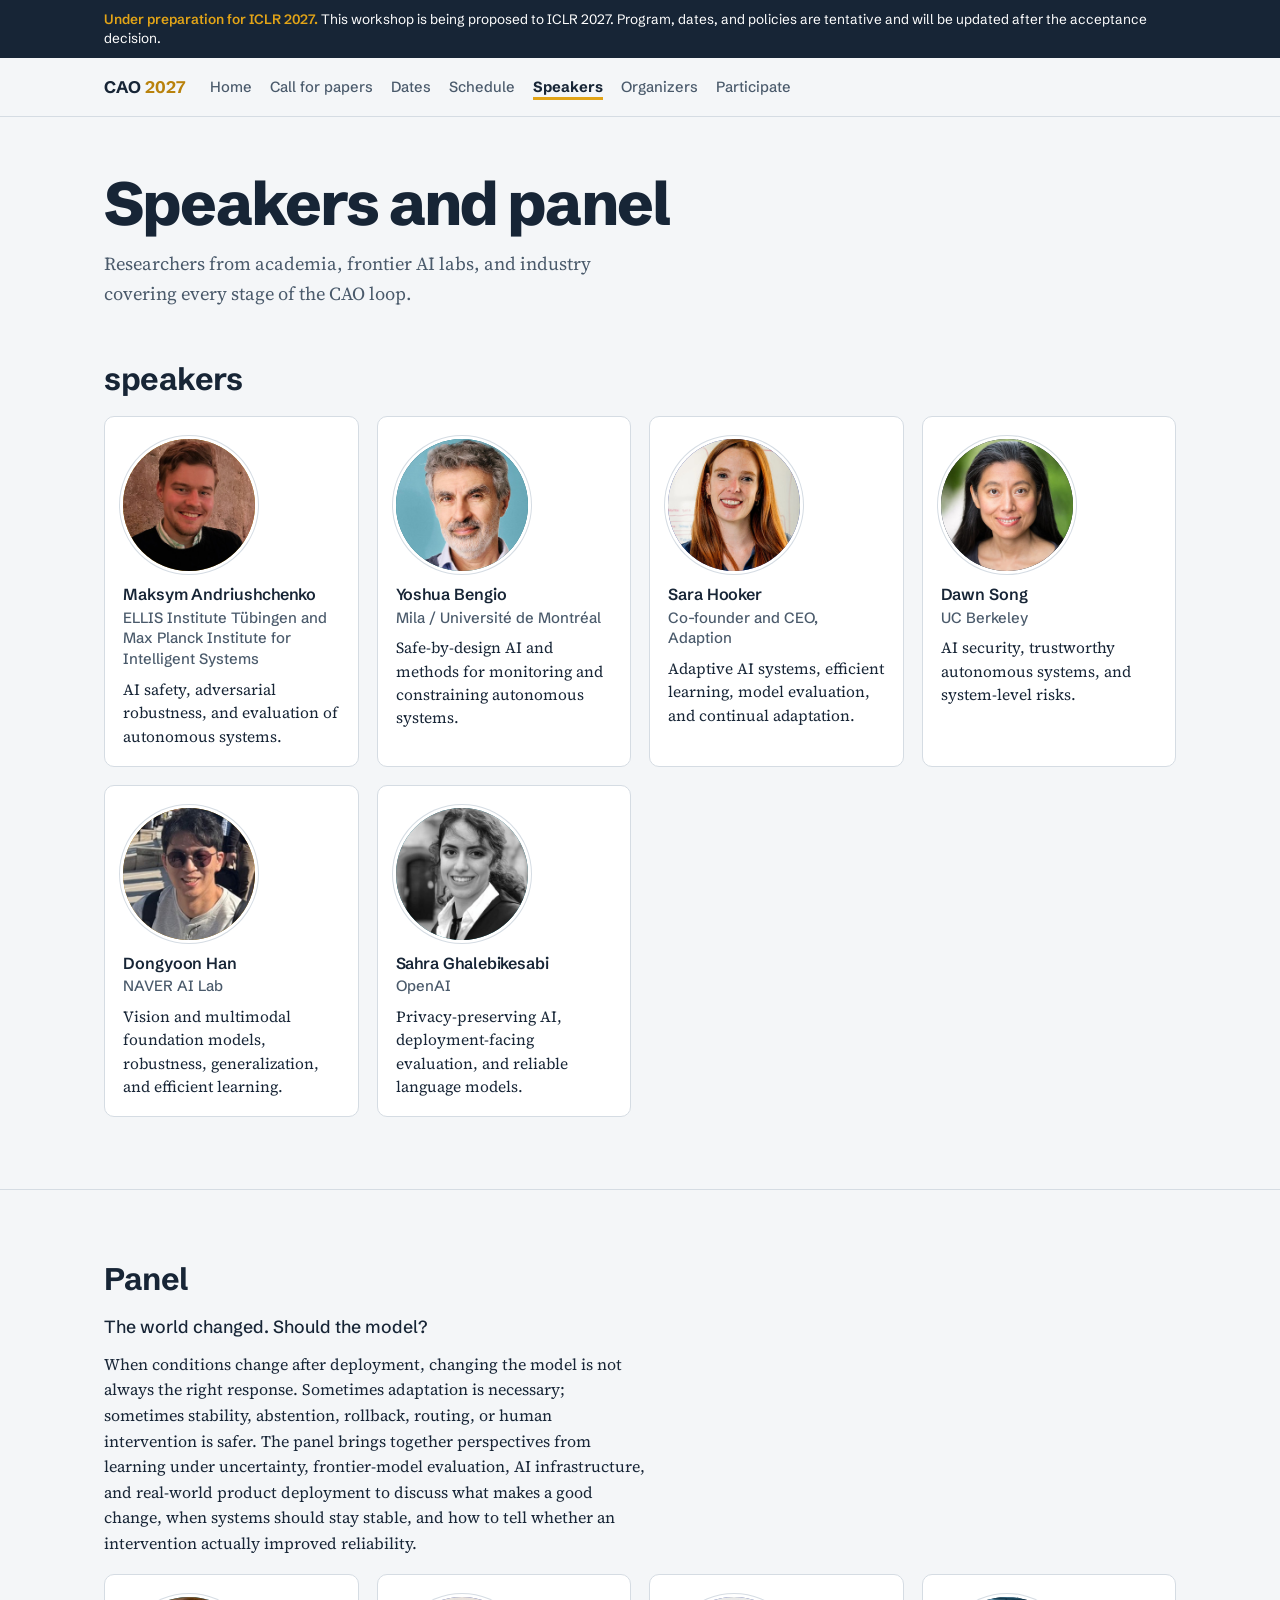
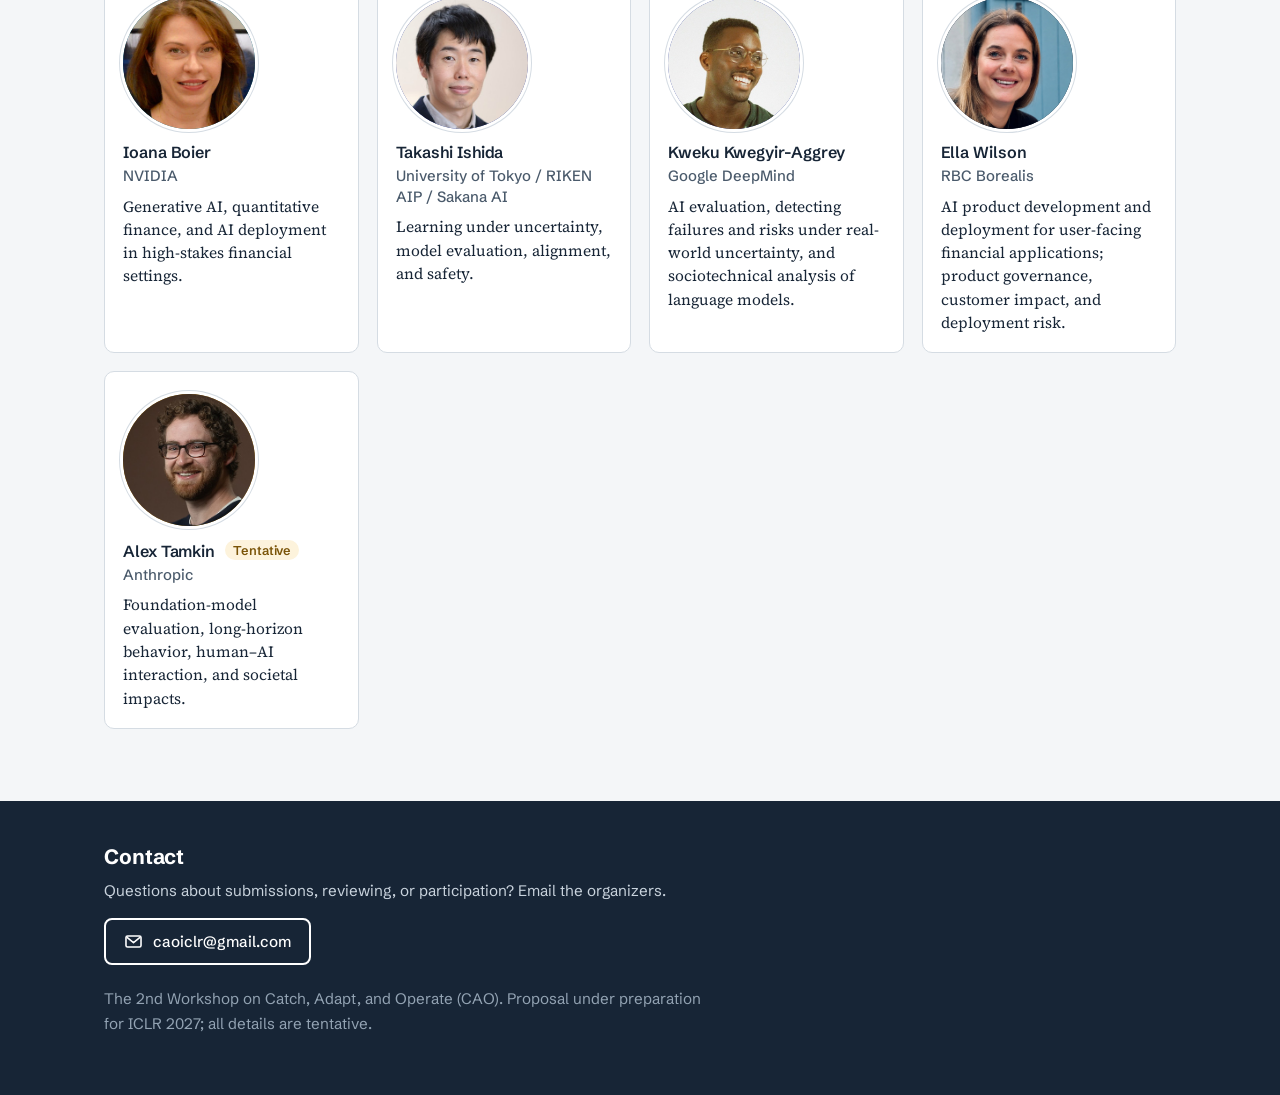
==== commit 8c3380ac: "Add files via upload" ====
--- a/speakers.html
+++ b/speakers.html
@@ -30,7 +30,7 @@
   <h2>Panel</h2>
   <p class="panel-theme">The world changed. Should the model?</p>
   <p>When conditions change after deployment, changing the model is not always the right response. Sometimes adaptation is necessary; sometimes stability, abstention, rollback, routing, or human intervention is safer. The panel brings together perspectives from learning under uncertainty, frontier-model evaluation, AI infrastructure, and real-world product deployment to discuss what makes a good change, when systems should stay stable, and how to tell whether an intervention actually improved reliability.</p>
-  <div class="people"><article class="person"><a class="photolink" href="https://ioanaboier.com/" target="_blank" rel="noopener" tabindex="-1" aria-hidden="true"><div class="photo p-adapt "><span class="ini" aria-hidden="true">IB</span><img src="images/people/ioana-boier.jpg" alt="Photo of Ioana Boier" onerror="this.remove()"></div></a><div class="body"><h4><a href="https://ioanaboier.com/" target="_blank" rel="noopener" title="Open Ioana Boier’s website">Ioana Boier</a></h4><div class="aff">NVIDIA</div><p>Generative AI, quantitative finance, and AI deployment in high-stakes financial settings.</p></div></article><article class="person"><a class="photolink" href="https://takashiishida.github.io/" target="_blank" rel="noopener" tabindex="-1" aria-hidden="true"><div class="photo p-operate "><span class="ini" aria-hidden="true">TI</span><img src="images/people/takashi-ishida.jpg" alt="Photo of Takashi Ishida" onerror="this.remove()"></div></a><div class="body"><h4><a href="https://takashiishida.github.io/" target="_blank" rel="noopener" title="Open Takashi Ishida’s website">Takashi Ishida</a></h4><div class="aff">University of Tokyo / RIKEN AIP / Sakana AI</div><p>Learning under uncertainty, model evaluation, alignment, and safety.</p></div></article><article class="person"><a class="photolink" href="https://www.linkedin.com/in/ellawilson123" target="_blank" rel="noopener" tabindex="-1" aria-hidden="true"><div class="photo p-ink "><span class="ini" aria-hidden="true">EW</span><img src="images/people/ella-wilson.jpg" alt="Photo of Ella Wilson" onerror="this.remove()"></div></a><div class="body"><h4><a href="https://www.linkedin.com/in/ellawilson123" target="_blank" rel="noopener" title="Open Ella Wilson’s website">Ella Wilson</a></h4><div class="aff">RBC Borealis</div><p>AI product development and deployment for user-facing financial applications; product governance, customer impact, and deployment risk.</p></div></article><article class="person"><a class="photolink" href="https://www.alextamkin.com/home" target="_blank" rel="noopener" tabindex="-1" aria-hidden="true"><div class="photo p-catch "><span class="ini" aria-hidden="true">AT</span><img src="images/people/alex-tamkin.jpg" alt="Photo of Alex Tamkin" onerror="this.remove()"></div></a><div class="body"><h4><a href="https://www.alextamkin.com/home" target="_blank" rel="noopener" title="Open Alex Tamkin’s website">Alex Tamkin</a> <span class="badge">Tentative</span></h4><div class="aff">Anthropic</div><p>Foundation-model evaluation, long-horizon behavior, human–AI interaction, and societal impacts.</p></div></article></div>
+  <div class="people"><article class="person"><a class="photolink" href="https://ioanaboier.com/" target="_blank" rel="noopener" tabindex="-1" aria-hidden="true"><div class="photo p-adapt "><span class="ini" aria-hidden="true">IB</span><img src="images/people/ioana-boier.jpg" alt="Photo of Ioana Boier" onerror="this.remove()"></div></a><div class="body"><h4><a href="https://ioanaboier.com/" target="_blank" rel="noopener" title="Open Ioana Boier’s website">Ioana Boier</a></h4><div class="aff">NVIDIA</div><p>Generative AI, quantitative finance, and AI deployment in high-stakes financial settings.</p></div></article><article class="person"><a class="photolink" href="https://takashiishida.github.io/" target="_blank" rel="noopener" tabindex="-1" aria-hidden="true"><div class="photo p-operate "><span class="ini" aria-hidden="true">TI</span><img src="images/people/takashi-ishida.jpg" alt="Photo of Takashi Ishida" onerror="this.remove()"></div></a><div class="body"><h4><a href="https://takashiishida.github.io/" target="_blank" rel="noopener" title="Open Takashi Ishida’s website">Takashi Ishida</a></h4><div class="aff">University of Tokyo / RIKEN AIP / Sakana AI</div><p>Learning under uncertainty, model evaluation, alignment, and safety.</p></div></article><article class="person"><a class="photolink" href="https://kweku.page" target="_blank" rel="noopener" tabindex="-1" aria-hidden="true"><div class="photo p-operate "><span class="ini" aria-hidden="true">KK</span><img src="images/people/kweku-kwegyir-aggrey.jpg" alt="Photo of Kweku Kwegyir-Aggrey" onerror="this.remove()"></div></a><div class="body"><h4><a href="https://kweku.page" target="_blank" rel="noopener" title="Open Kweku Kwegyir-Aggrey’s website">Kweku Kwegyir-Aggrey</a></h4><div class="aff">Google DeepMind</div><p>AI evaluation, detecting failures and risks under real-world uncertainty, and sociotechnical analysis of language models.</p></div></article><article class="person"><a class="photolink" href="https://www.linkedin.com/in/ellawilson123" target="_blank" rel="noopener" tabindex="-1" aria-hidden="true"><div class="photo p-ink "><span class="ini" aria-hidden="true">EW</span><img src="images/people/ella-wilson.jpg" alt="Photo of Ella Wilson" onerror="this.remove()"></div></a><div class="body"><h4><a href="https://www.linkedin.com/in/ellawilson123" target="_blank" rel="noopener" title="Open Ella Wilson’s website">Ella Wilson</a></h4><div class="aff">RBC Borealis</div><p>AI product development and deployment for user-facing financial applications; product governance, customer impact, and deployment risk.</p></div></article><article class="person"><a class="photolink" href="https://www.alextamkin.com/home" target="_blank" rel="noopener" tabindex="-1" aria-hidden="true"><div class="photo p-catch "><span class="ini" aria-hidden="true">AT</span><img src="images/people/alex-tamkin.jpg" alt="Photo of Alex Tamkin" onerror="this.remove()"></div></a><div class="body"><h4><a href="https://www.alextamkin.com/home" target="_blank" rel="noopener" title="Open Alex Tamkin’s website">Alex Tamkin</a> <span class="badge">Tentative</span></h4><div class="aff">Anthropic</div><p>Foundation-model evaluation, long-horizon behavior, human–AI interaction, and societal impacts.</p></div></article></div>
 </div></section>
 </main>
 <footer id="contact">
